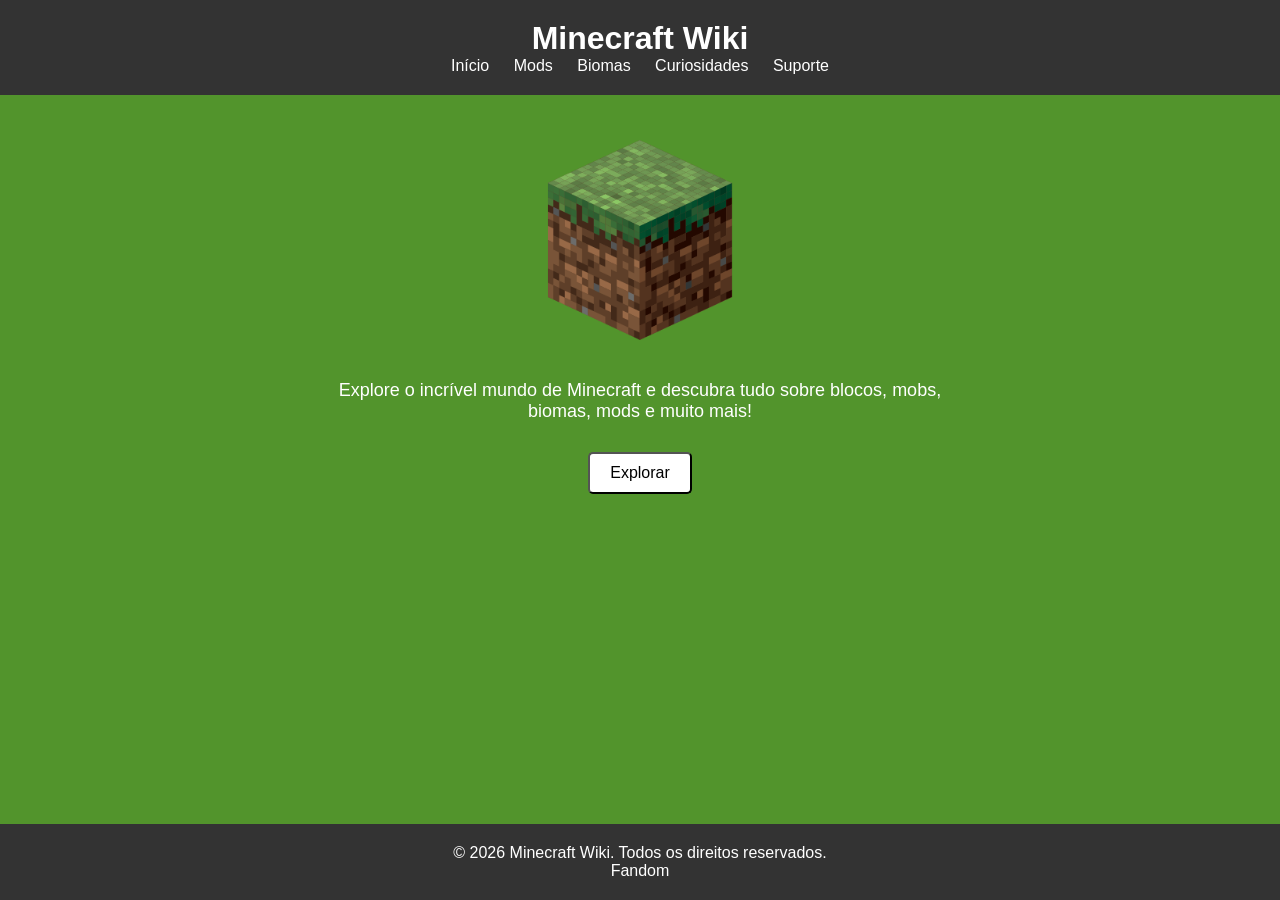
==== index.html @ 79e7f602 "Add files via upload" ====
<!DOCTYPE html>
<html lang="pt-BR">
<head>
    <meta charset="UTF-8">
    <meta name="viewport" content="width=device-width, initial-scale=1.0">
    <title>Início - Minecraft Wiki</title>
    <link rel="stylesheet" href="style.css">
</head>
<body>

    <header>
        <h1>Minecraft Wiki</h1>
        <nav>
            <a href="index.html">Início</a>
            <a href="mods.html">Mods</a>
            <a href="biomas.html">Biomas</a>
            <a href="curiosidades.html">Curiosidades</a>
            <a href="suporte.html">Suporte</a>
        </nav>
    </header>

    <main class="index">
            <img src="img/index/iconeminecraft.jpg" alt="Icone do Minecraft" id="icone-minecraft">
            <p>Explore o incrível mundo de Minecraft e descubra tudo sobre blocos, mobs, biomas, mods e muito mais!</p>
            <a href="explorar.html"><button>Explorar</button></a>
    </main>

    <footer class="footer">
        <p>&copy; 2026 Minecraft Wiki. Todos os direitos reservados.</p>
        <p>Fandom</p>
    </footer>

</body>
</html>
---- style.css ----
*{
    margin: 0;
    padding: 0;
    box-sizing: border-box;
}

body{
    background-color: #52942c;
    font-family: Arial, sans-serif;
    padding-top: 80px;
}

header{
    background-color: #333;
    color: white;
    padding: 20px;
    text-align: center;
    width: 100%;
    top: 0;
    position: fixed;
    z-index: 1000;
}

header a{
    color: white;
    text-decoration: none;
    margin: 0 10px;
    transition: color 0.3s;
}

header a:hover{
    color: #ffcc00;
}

.index{
    max-width: 800px;
    margin: 0 auto;
    padding: 20px;
}

.index img{
    width: 200px;
    display: block;
    margin: 40px auto;
    transition: transform 0.3s;
}

.index img:hover{
    transform: scale(1.1);
}

.index p{
    text-align: center;
    font-size: 18px;
    margin-top: 20px;
    color: white;
    padding: 0 60px;
}

.index button{
    display: block;
    margin: 30px auto;
    padding: 10px 20px;
    font-size: 16px;
    background-color: white;
    cursor: pointer;
    border-radius: 5px;
    transition: background-color 0.3s;
}

.index button:hover{
    background-color: #f0cc3f;
    color: #333;
    border: solid 2px white;
}

.index a{
    text-decoration: none;
}

footer{
    background-color: #333;
    color: white;
    padding: 20px;
    text-align: center;
    width: 100%;
}

.footer{
    bottom: 0;
    position: fixed;
}

/* conjuntos*/

.mods,
.biomas,
.curiosidades{
    max-width: 1200px;
    margin: auto;
    padding: 20px;
    color: white;
    text-align: center;
}

.mod,
.bioma{
    margin: 20px;
    height: 350px;
    width: 300px;
    border: 2px solid white;
    border-radius: 10px;
    padding: 10px;
    background-color: rgba(16, 43, 3, 0.5);
    transition: background-color 0.3s, transform 0.3s;
    text-align: left;
    box-shadow: 0 4px 8px rgba(0, 0, 0, 0.2);
}

.mod:hover,
.bioma:hover,
.curiosidade:hover{
    background-color: rgba(16, 43, 3, 0.8);
    transform: translateY(-5%);
}

.mods p,
.biomas p,
.curiosidades p{
    margin-bottom: 20px;
    margin: 0
}

.blocos{
    display: flex;
    justify-content: center;
    flex-wrap: wrap;
}

.mod a,
.bioma a{
    color: white;
}


/* Explorar */
.explorar{
    max-width: 1200px;
    margin: 0 auto;
    padding: 20px;
    color: white;
    text-align: center;
    margin-top: 30px;
}

.categorias{
    text-align: center;
    margin-top: 30px;
    display: flex;
    justify-content: center;
    flex-wrap: wrap;
}

.categoria{
    margin: 0 20px;
    margin-bottom: 30px;
    height: 350px;
    width: 200px;
    text-align: center;
    border: 2px solid white;
    border-radius: 10px;
    padding: 10px;
    display: block;
    box-shadow: 0 4px 8px rgba(0, 0, 0, 0.2);
    background-color: rgba(16, 43, 3, 0.5);
    transition: background-color 0.3s, transform 0.3s;
}

.categoria:hover{
    background-color: rgba(16, 43, 3, 0.8);
    transform: translateY(-5%);
}

.categoria button{
    width: 150px;
    padding: 10px 20px;
    font-size: 16px;
    background-color: white;
    cursor: pointer;
    border-radius: 5px;
    margin-top: 5px;
}

.categoria img{
    width: 150px;
    height: 150px;
    margin-top: 10px;
    margin-bottom: 10px;
    border-radius: 10px;
}

/* Mods */
.mod img{
    width: 150px;
    height: 150px;
    margin-top: 10px;
    margin-bottom: 10px;
    border-radius: 10px;
}

/* Biomas */

.bioma img{
    width: 275px;
    margin-top: 10px;
    margin-bottom: 10px;
    border-radius: 10px;
}

/* Curiosidades */
.curiosidade{
    margin: auto;
    border: 2px solid white;
    border-radius: 10px;
    padding: 10px;
    background-color: rgba(16, 43, 3, 0.5);
    transition: background-color 0.3s, transform 0.3s;
    text-align: left;
    margin-bottom: 20px;
    box-shadow: 0 4px 8px rgba(0, 0, 0, 0.2);
}

/* Suporte */
.suporte{
    max-width: 800px;
    margin: 0 auto;
    padding: 20px;
    color: white;
}

.suporte img{
    width: 100px;
    display: block;
    margin: 40px auto;
    transition: transform 0.3s;
    margin-right: 20px;
}

.suporte article{
    text-align: center;
    margin: 20px 0;
}

.suporte a{
    color: white;
    text-decoration: none;
    transition: color 0.3s;
}

.suporte a:hover{
    color: #ffcc00;
}
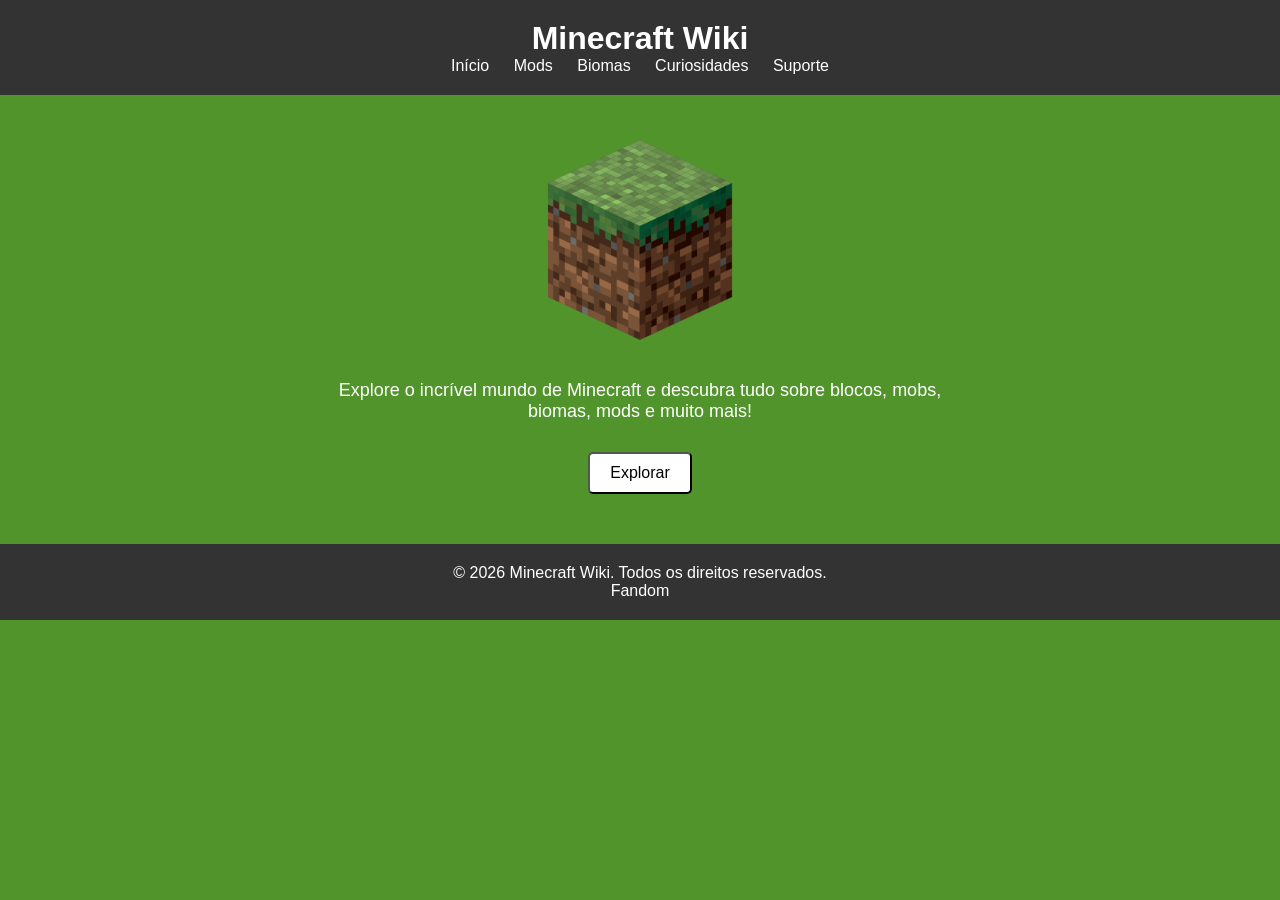
==== commit 445c4daf: "Fix HTML formatting in index.html" ====
--- a/index.html
+++ b/index.html
@@ -25,10 +25,10 @@
             <a href="explorar.html"><button>Explorar</button></a>
     </main>
 
-    <footer class="footer">
+    <footer>
         <p>&copy; 2026 Minecraft Wiki. Todos os direitos reservados.</p>
         <p>Fandom</p>
     </footer>
 
 </body>
-</html>+</html>
--- a/style.css
+++ b/style.css
@@ -8,6 +8,8 @@
     background-color: #52942c;
     font-family: Arial, sans-serif;
     padding-top: 80px;
+    display: flex;
+    flex-direction: column;
 }
 
 header{
@@ -84,11 +86,7 @@
     padding: 20px;
     text-align: center;
     width: 100%;
-}
-
-.footer{
-    bottom: 0;
-    position: fixed;
+    margin-top: auto;
 }
 
 /* conjuntos*/
@@ -259,4 +257,4 @@
 
 .suporte a:hover{
     color: #ffcc00;
-}+}
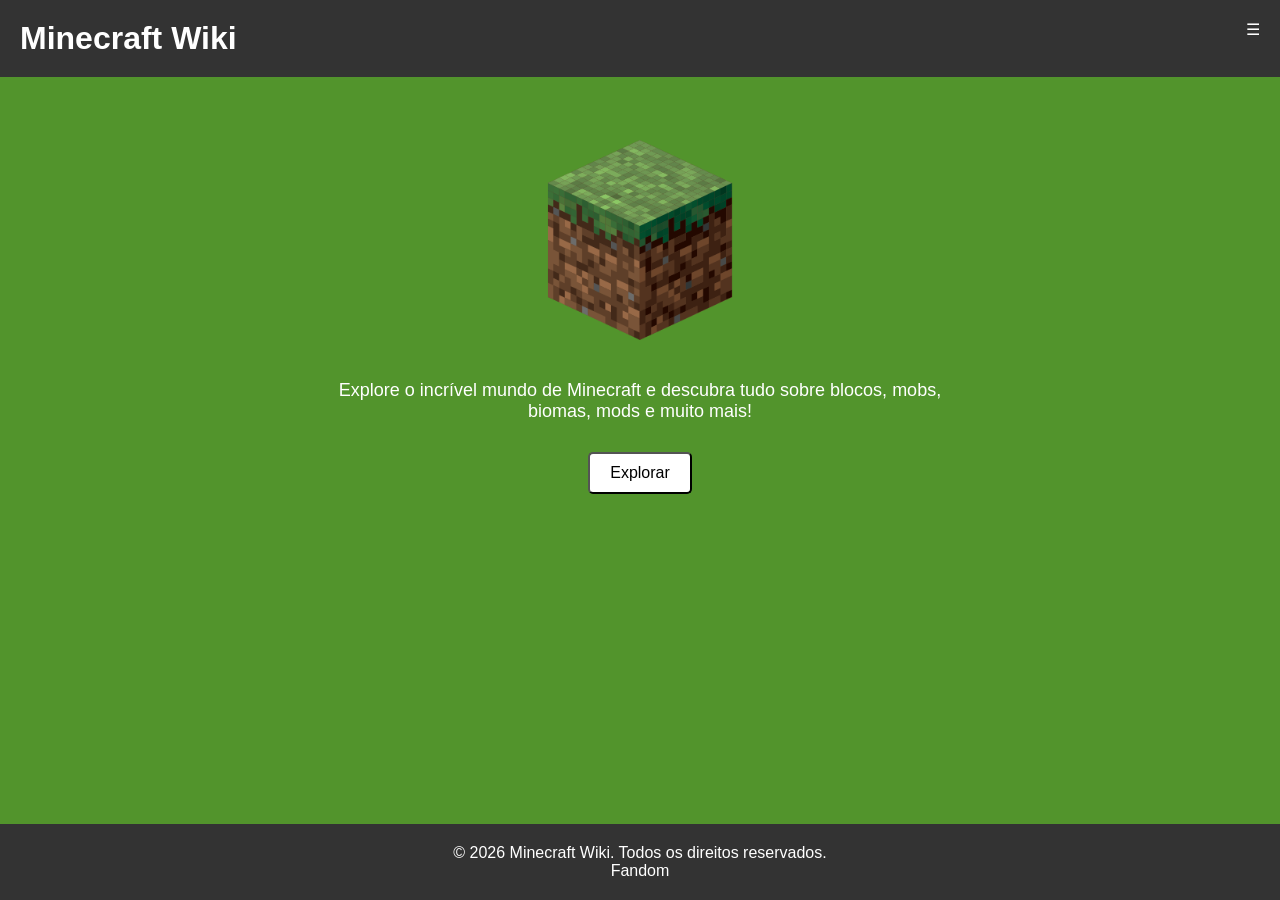
==== commit 826d4cd4: "Alteração de todos os arquivose adição de menu hamburguer" ====
--- a/index.html
+++ b/index.html
@@ -5,24 +5,33 @@
     <meta name="viewport" content="width=device-width, initial-scale=1.0">
     <title>Início - Minecraft Wiki</title>
     <link rel="stylesheet" href="style.css">
+    <script src="script.js"></script>
 </head>
 <body>
 
     <header>
         <h1>Minecraft Wiki</h1>
-        <nav>
-            <a href="index.html">Início</a>
-            <a href="mods.html">Mods</a>
-            <a href="biomas.html">Biomas</a>
-            <a href="curiosidades.html">Curiosidades</a>
-            <a href="suporte.html">Suporte</a>
-        </nav>
+        <div class="div-botoes">
+                <a href="#" class="botao-menu-abrir" onclick="showSidebar()">☰</a>
+            </div>
+
+            <nav class="sidebar">
+                <a href="#" class="botao-menu" onclick="hideSidebar()">✕</a>
+           
+                <ul class="elementos-menu">
+                    <li><a href="index.html">Início</a></li>
+                    <li><a href="mods.html">Mods</a></li>
+                    <li><a href="biomas.html">Biomas</a></li>
+                    <li><a href="curiosidades.html">Curiosidades</a></li>
+                    <li><a href="suporte.html">Suporte</a></li>
+                </ul>
+            </nav>
     </header>
 
     <main class="index">
-            <img src="img/index/iconeminecraft.jpg" alt="Icone do Minecraft" id="icone-minecraft">
-            <p>Explore o incrível mundo de Minecraft e descubra tudo sobre blocos, mobs, biomas, mods e muito mais!</p>
-            <a href="explorar.html"><button>Explorar</button></a>
+        <img src="img/index/iconeminecraft.jpg" alt="Icone do Minecraft" id="icone-minecraft">
+        <p>Explore o incrível mundo de Minecraft e descubra tudo sobre blocos, mobs, biomas, mods e muito mais!</p>
+        <a href="explorar.html"><button>Explorar</button></a>
     </main>
 
     <footer>
--- a/style.css
+++ b/style.css
@@ -4,30 +4,30 @@
     box-sizing: border-box;
 }
 
+:root{
+    --cinza-escuro: #333;
+}
+
 body{
     background-color: #52942c;
     font-family: Arial, sans-serif;
     padding-top: 80px;
     display: flex;
     flex-direction: column;
+    min-height: 100vh;
 }
 
 header{
-    background-color: #333;
+    background-color: var(--cinza-escuro);
     color: white;
     padding: 20px;
     text-align: center;
     width: 100%;
     top: 0;
     position: fixed;
-    z-index: 1000;
-}
-
-header a{
-    color: white;
-    text-decoration: none;
-    margin: 0 10px;
-    transition: color 0.3s;
+    z-index: 900;
+    display: flex;
+    justify-content: space-between;
 }
 
 header a:hover{
@@ -72,7 +72,7 @@
 
 .index button:hover{
     background-color: #f0cc3f;
-    color: #333;
+    color: var(--cinza-escuro);
     border: solid 2px white;
 }
 
@@ -81,12 +81,13 @@
 }
 
 footer{
-    background-color: #333;
+    background-color: var(--cinza-escuro);
     color: white;
     padding: 20px;
     text-align: center;
     width: 100%;
     margin-top: auto;
+    z-index: 900;
 }
 
 /* conjuntos*/
@@ -140,6 +141,13 @@
     color: white;
 }
 
+.titulos h2,h3{
+    margin-bottom: 5px;
+}
+
+.titulos p{
+    margin-bottom: 20px;
+}
 
 /* Explorar */
 .explorar{
@@ -199,10 +207,9 @@
 
 /* Mods */
 .mod img{
-    width: 150px;
-    height: 150px;
-    margin-top: 10px;
-    margin-bottom: 10px;
+    width:100%;
+    height:180px;
+    object-fit:cover;
     border-radius: 10px;
 }
 
@@ -258,3 +265,49 @@
 .suporte a:hover{
     color: #ffcc00;
 }
+
+/* Menu */
+.botao-menu{
+    text-decoration: none;
+    color: white;
+    cursor: pointer;
+    align-self: flex-start;
+    margin: 25px;
+    font-size: 28px;
+    text-decoration: none;
+}
+
+.botao-menu-abrir{
+    text-decoration: none;
+    color: white;
+    cursor: pointer;
+}
+
+.sidebar {
+    position: fixed;
+    top: 0;
+    right: 0;
+    width: 300px;
+    height: 100vh;
+    background-color: var(--cinza-escuro);
+    display: none;
+    flex-direction: column;
+    z-index: 1000;
+    box-shadow: -5px 0 10px rgba(0, 0, 0, 0.3);
+}
+
+.elementos-menu {
+    list-style: none;
+    padding: 0;
+    margin: 0;
+    display: flex;
+    flex-direction: column;
+    align-items: center;
+    gap: 30px;
+}
+
+.elementos-menu li a {
+    text-decoration: none;
+    color: white;
+    font-size: 20px;
+}
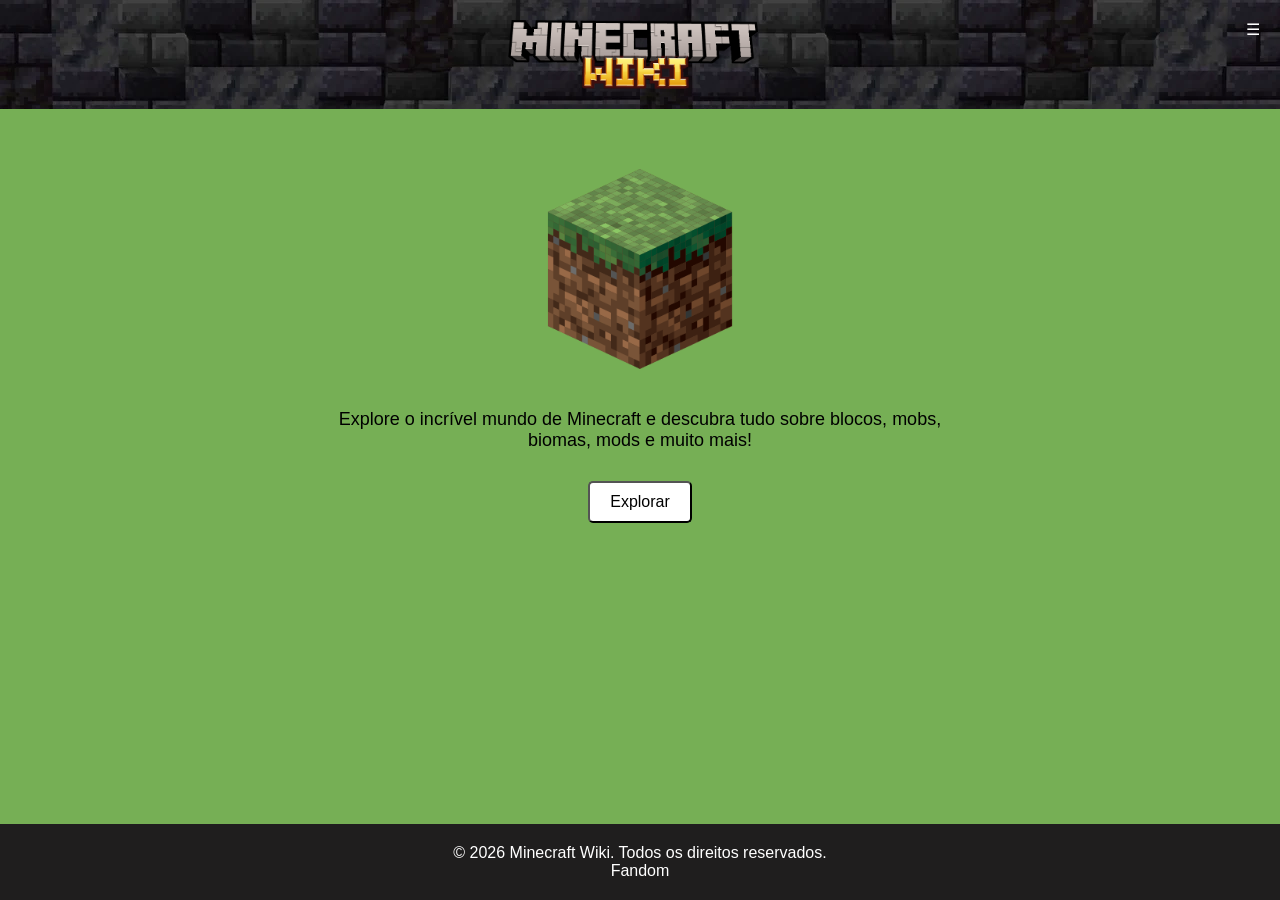
==== commit a3e811ad: "v2.0 BETA  Atualização visual  Alterações visuais de quase todas as paginas" ====
--- a/index.html
+++ b/index.html
@@ -10,7 +10,7 @@
 <body>
 
     <header>
-        <h1>Minecraft Wiki</h1>
+        <img src="img/tituloheader.png" alt="titulo header">
         <div class="div-botoes">
                 <a href="#" class="botao-menu-abrir" onclick="showSidebar()">☰</a>
             </div>
--- a/style.css
+++ b/style.css
@@ -5,29 +5,32 @@
 }
 
 :root{
-    --cinza-escuro: #333;
+    --cinza-escuro: #1f1e1e;
 }
 
 body{
-    background-color: #52942c;
+    background-color: #76af55;
     font-family: Arial, sans-serif;
-    padding-top: 80px;
     display: flex;
     flex-direction: column;
     min-height: 100vh;
 }
 
 header{
-    background-color: var(--cinza-escuro);
-    color: white;
+    background-image: url(img/fundoheader.jpg);
     padding: 20px;
     text-align: center;
     width: 100%;
     top: 0;
-    position: fixed;
+    position: relative;
     z-index: 900;
     display: flex;
     justify-content: space-between;
+}
+
+header img{
+    width: 250px;
+    margin: 0 auto;
 }
 
 header a:hover{
@@ -55,7 +58,6 @@
     text-align: center;
     font-size: 18px;
     margin-top: 20px;
-    color: white;
     padding: 0 60px;
 }
 
@@ -98,12 +100,10 @@
     max-width: 1200px;
     margin: auto;
     padding: 20px;
-    color: white;
-    text-align: center;
-}
-
-.mod,
-.bioma{
+    text-align: center;
+}
+
+.mod{
     margin: 20px;
     height: 350px;
     width: 300px;
@@ -117,15 +117,12 @@
 }
 
 .mod:hover,
-.bioma:hover,
-.curiosidade:hover{
+.bioma:hover{
     background-color: rgba(16, 43, 3, 0.8);
-    transform: translateY(-5%);
 }
 
 .mods p,
-.biomas p,
-.curiosidades p{
+.biomas p{
     margin-bottom: 20px;
     margin: 0
 }
@@ -136,13 +133,13 @@
     flex-wrap: wrap;
 }
 
-.mod a,
-.bioma a{
+.mod a{
     color: white;
 }
 
 .titulos h2,h3{
     margin-bottom: 5px;
+    text-align: center;
 }
 
 .titulos p{
@@ -154,47 +151,26 @@
     max-width: 1200px;
     margin: 0 auto;
     padding: 20px;
-    color: white;
     text-align: center;
     margin-top: 30px;
 }
 
-.categorias{
-    text-align: center;
-    margin-top: 30px;
-    display: flex;
+.categorias {
+    display: flex;
+    flex-wrap:wrap;
     justify-content: center;
-    flex-wrap: wrap;
 }
 
 .categoria{
     margin: 0 20px;
     margin-bottom: 30px;
-    height: 350px;
-    width: 200px;
-    text-align: center;
-    border: 2px solid white;
-    border-radius: 10px;
     padding: 10px;
-    display: block;
-    box-shadow: 0 4px 8px rgba(0, 0, 0, 0.2);
-    background-color: rgba(16, 43, 3, 0.5);
-    transition: background-color 0.3s, transform 0.3s;
-}
-
-.categoria:hover{
-    background-color: rgba(16, 43, 3, 0.8);
-    transform: translateY(-5%);
-}
-
-.categoria button{
-    width: 150px;
-    padding: 10px 20px;
-    font-size: 16px;
-    background-color: white;
-    cursor: pointer;
-    border-radius: 5px;
-    margin-top: 5px;
+}
+
+.categoria a{
+    text-decoration: none;
+    font-weight: 800;
+    color: var(--cinza-escuro);
 }
 
 .categoria img{
@@ -203,6 +179,11 @@
     margin-top: 10px;
     margin-bottom: 10px;
     border-radius: 10px;
+    transition: transform 0.3s;
+}
+
+.categoria img:hover{
+    transform: translateY(-5%);
 }
 
 /* Mods */
@@ -216,23 +197,72 @@
 /* Biomas */
 
 .bioma img{
-    width: 275px;
-    margin-top: 10px;
+    width: 180px;
     margin-bottom: 10px;
-    border-radius: 10px;
+    border-radius: 5px;
+    border: solid 10px rgb(138, 99, 40);
+}
+
+.biomas a{
+    color: black;
+}
+
+.bioma{
+    max-width: 200px;
+    margin: 10px;
+    border: 2px solid black;
+    border-radius: 10px;
+    padding: 7px;
+    background-color: rgb(221, 221, 221);
+    transition: background-color 0.3s, transform 0.3s;
+    text-align: right;
+    box-shadow: 0 4px 8px rgba(0, 0, 0, 0.2);
+}
+
+.biomas p, h4{
+    text-align: left;
+}
+
+.biomas h4{
+    font-size: 20px;
+}
+
+.bioma:hover{
+    background-color: rgb(243, 242, 242);
+    transform: translateY(-5%);
 }
 
 /* Curiosidades */
+.curiosidades{
+    background-color: aliceblue;
+}
 .curiosidade{
-    margin: auto;
-    border: 2px solid white;
+    margin: 20px;
+    border: 2px solid;
     border-radius: 10px;
     padding: 10px;
-    background-color: rgba(16, 43, 3, 0.5);
-    transition: background-color 0.3s, transform 0.3s;
+    background-color: rgb(145, 143, 143);
+    transition: transform 0.3s;
     text-align: left;
     margin-bottom: 20px;
     box-shadow: 0 4px 8px rgba(0, 0, 0, 0.2);
+    max-width: 300px;
+}
+
+.curiosidade img{
+    width: 60px;
+    border-radius: 3px;
+    margin-right: 10px;
+}
+
+.cima{
+    display: flex;
+    text-align: left;
+    margin-bottom: 15px;
+}
+
+.curiosidade:hover{
+    transform: translateY(-5%);
 }
 
 /* Suporte */
@@ -240,7 +270,6 @@
     max-width: 800px;
     margin: 0 auto;
     padding: 20px;
-    color: white;
 }
 
 .suporte img{
@@ -257,7 +286,7 @@
 }
 
 .suporte a{
-    color: white;
+    color: black;
     text-decoration: none;
     transition: color 0.3s;
 }
@@ -289,13 +318,17 @@
     right: 0;
     width: 300px;
     height: 100vh;
-    background-color: var(--cinza-escuro);
+    background-color: rgba(20,20,20,0.95);
     display: none;
     flex-direction: column;
     z-index: 1000;
     box-shadow: -5px 0 10px rgba(0, 0, 0, 0.3);
 }
 
+.sidebar a:hover{
+    color: #ffcc00;
+}
+
 .elementos-menu {
     list-style: none;
     padding: 0;
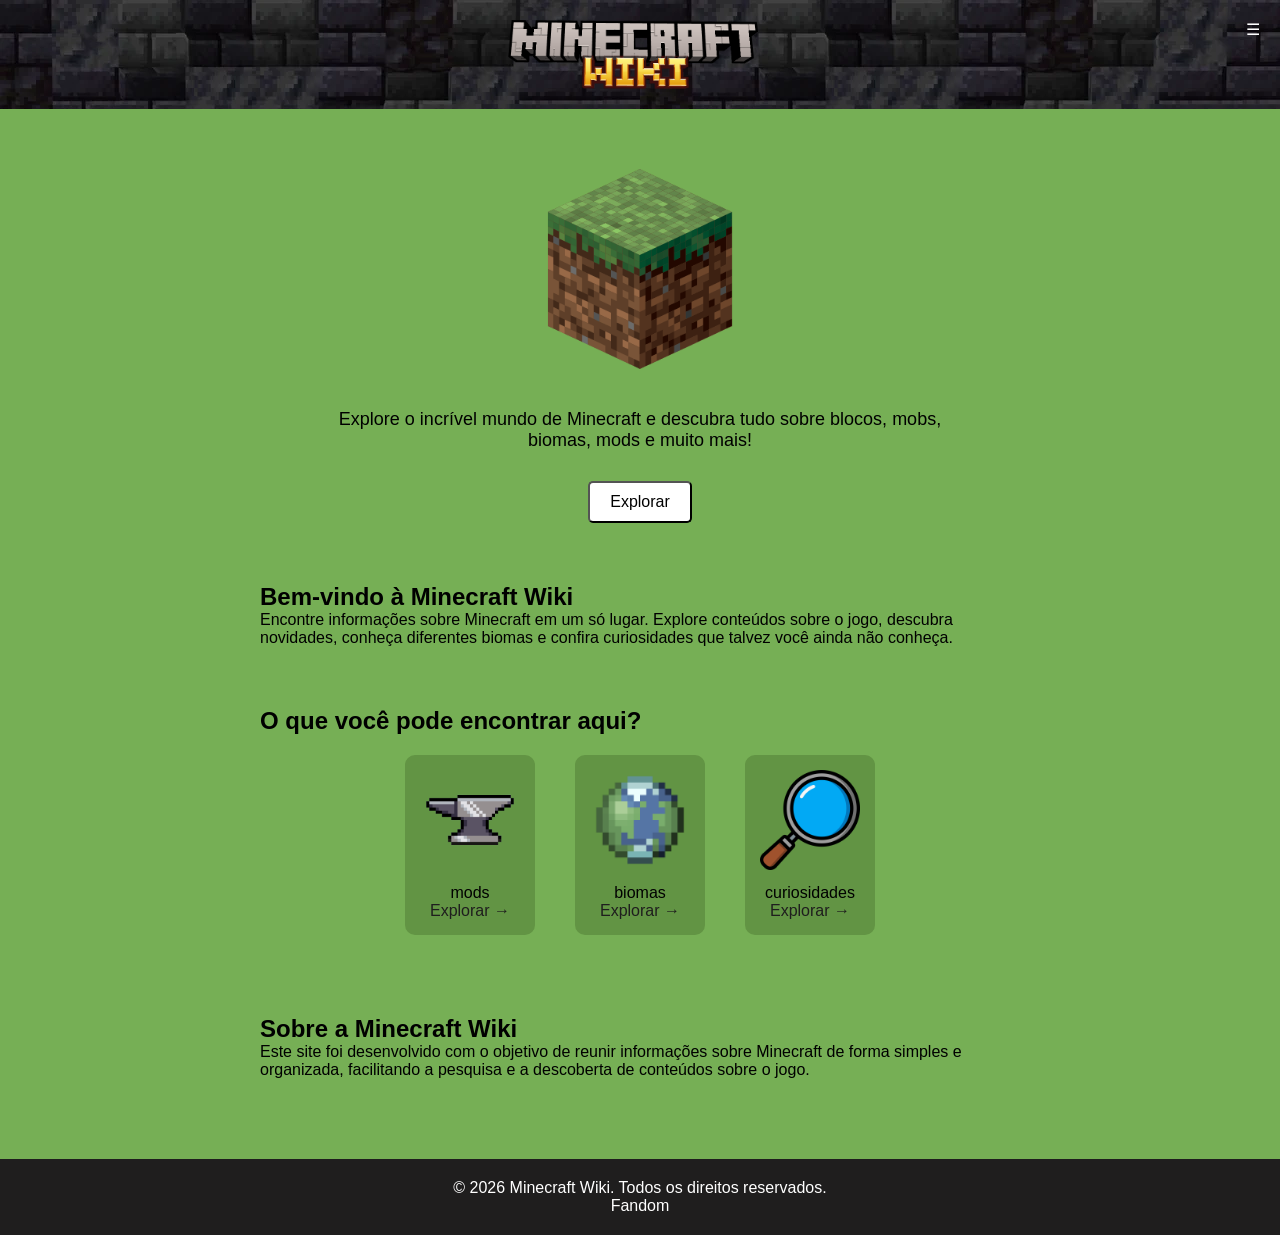
==== commit 2e74b11b: "v2.2 Adições a index  foram adicionadas 3 novas partes a index por conta que a index estava muito pe" ====
--- a/index.html
+++ b/index.html
@@ -12,26 +12,64 @@
     <header>
         <img src="img/tituloheader.png" alt="titulo header">
         <div class="div-botoes">
-                <a href="#" class="botao-menu-abrir" onclick="showSidebar()">☰</a>
-            </div>
+            <a href="#" class="botao-menu-abrir" onclick="showSidebar()">☰</a>
+        </div>
 
-            <nav class="sidebar">
-                <a href="#" class="botao-menu" onclick="hideSidebar()">✕</a>
+        <nav class="sidebar">
+            <a href="#" class="botao-menu" onclick="hideSidebar()">✕</a>
            
-                <ul class="elementos-menu">
-                    <li><a href="index.html">Início</a></li>
-                    <li><a href="mods.html">Mods</a></li>
-                    <li><a href="biomas.html">Biomas</a></li>
-                    <li><a href="curiosidades.html">Curiosidades</a></li>
-                    <li><a href="suporte.html">Suporte</a></li>
-                </ul>
-            </nav>
+            <ul class="elementos-menu">
+                <li><a href="index.html">Início</a></li>
+                <li><a href="mods.html">Mods</a></li>
+                <li><a href="biomas.html">Biomas</a></li>
+                <li><a href="curiosidades.html">Curiosidades</a></li>
+                <li><a href="suporte.html">Suporte</a></li>
+            </ul>
+        </nav>
     </header>
 
-    <main class="index">
-        <img src="img/index/iconeminecraft.jpg" alt="Icone do Minecraft" id="icone-minecraft">
-        <p>Explore o incrível mundo de Minecraft e descubra tudo sobre blocos, mobs, biomas, mods e muito mais!</p>
-        <a href="explorar.html"><button>Explorar</button></a>
+    <main>
+        <section class="index">
+            <section class="index-pt1 partes">
+                <img src="img/index/iconeminecraft.jpg" alt="Icone do Minecraft" id="icone-minecraft">
+                <p>Explore o incrível mundo de Minecraft e descubra tudo sobre blocos, mobs, biomas, mods e muito mais!</p>
+                <a href="explorar.html"><button>Explorar</button></a>
+            </section>
+
+            <section class="index-pt2 partes">
+                <h2>Bem-vindo à Minecraft Wiki</h2>
+                <p>Encontre informações sobre Minecraft em um só lugar. Explore conteúdos sobre o jogo, descubra novidades, conheça diferentes biomas e confira curiosidades que talvez você ainda não conheça.</p>
+            </section>
+
+            <section class="index-pt3 partes">
+                <h2>O que você pode encontrar aqui?</h2>
+                
+                <div class="blocos">
+                    <article class="card">
+                            <img src="img/explorar/iconemods.png" alt="Icone dos Mods">
+                            <P>mods</P>
+                            <a href="mods.html">Explorar →</a>
+                    </article>
+
+                    <article class="card">
+                            <img src="img/explorar/iconebiomas.jpg" alt="Icone dos Biomas">
+                            <p>biomas</p>
+                            <a href="biomas.html">Explorar →</a>
+                    </article>
+
+                    <article class="card">
+                            <img src="img/explorar/iconecuriosidades.png" alt="Icone das Curiosidades">
+                            <p>curiosidades</p>
+                            <a href="curiosidades.html">Explorar →</a>
+                    </article>
+                </div>
+            </section>
+
+            <section class="index-pt4 partes">
+                <h2>Sobre a Minecraft Wiki</h2>
+                <p>Este site foi desenvolvido com o objetivo de reunir informações sobre Minecraft de forma simples e organizada, facilitando a pesquisa e a descoberta de conteúdos sobre o jogo.</p>
+            </section>
+        </section>
     </main>
 
     <footer>
--- a/style.css
+++ b/style.css
@@ -1,174 +1,149 @@
-*{
+* {
     margin: 0;
     padding: 0;
     box-sizing: border-box;
 }
 
-:root{
+:root {
     --cinza-escuro: #1f1e1e;
-}
-
-body{
-    background-color: #76af55;
+    --amarelo: #ffcc00;
+}
+
+body {
+    background: #76af55;
     font-family: Arial, sans-serif;
     display: flex;
     flex-direction: column;
     min-height: 100vh;
 }
 
-header{
-    background-image: url(img/fundoheader.jpg);
+a {
+    text-decoration: none;
+}
+
+header {
+    background: url(img/fundoheader.jpg);
     padding: 20px;
     text-align: center;
     width: 100%;
+    position: sticky;
     top: 0;
-    position: relative;
     z-index: 900;
     display: flex;
     justify-content: space-between;
 }
 
-header img{
+header img {
     width: 250px;
-    margin: 0 auto;
-}
-
-header a:hover{
-    color: #ffcc00;
-}
-
-.index{
+    margin: auto;
+}
+
+header a:hover,
+.sidebar a:hover {
+    color: var(--amarelo);
+}
+
+/* Geral */
+
+.index,
+.suporte {
     max-width: 800px;
     margin: 0 auto;
     padding: 20px;
 }
 
-.index img{
+.mods,
+.biomas,
+.curiosidades,
+.explorar {
+    max-width: 1200px;
+    margin: auto;
+    padding: 20px;
+    text-align: center;
+}
+
+.blocos {
+    display: flex;
+    justify-content: center;
+    flex-wrap: wrap;
+}
+
+/* Index */
+
+.index-pt1 img {
     width: 200px;
     display: block;
     margin: 40px auto;
-    transition: transform 0.3s;
-}
-
-.index img:hover{
+    transition: transform .3s;
+}
+
+.index-pt1 img:hover {
     transform: scale(1.1);
 }
 
-.index p{
+.index-pt1 p {
     text-align: center;
     font-size: 18px;
     margin-top: 20px;
     padding: 0 60px;
 }
 
-.index button{
+.index-pt1 button {
     display: block;
     margin: 30px auto;
     padding: 10px 20px;
     font-size: 16px;
-    background-color: white;
+    background: white;
     cursor: pointer;
     border-radius: 5px;
-    transition: background-color 0.3s;
-}
-
-.index button:hover{
-    background-color: #f0cc3f;
+    transition: background .3s;
+}
+
+.partes{
+    margin-bottom: 60px;
+    margin-top: 20px;
+}
+.index-pt1 button:hover {
+    background: #f0cc3f;
     color: var(--cinza-escuro);
-    border: solid 2px white;
-}
-
-.index a{
-    text-decoration: none;
-}
-
-footer{
-    background-color: var(--cinza-escuro);
-    color: white;
-    padding: 20px;
-    text-align: center;
-    width: 100%;
-    margin-top: auto;
-    z-index: 900;
-}
-
-/* conjuntos*/
-
-.mods,
-.biomas,
-.curiosidades{
-    max-width: 1200px;
-    margin: auto;
-    padding: 20px;
-    text-align: center;
-}
-
-.mod{
+    border: 2px solid white;
+}
+
+.card{
+    text-align: center;
     margin: 20px;
-    height: 350px;
-    width: 300px;
-    border: 2px solid white;
     border-radius: 10px;
+    background-color: #629444;
+    padding: 15px;
+}
+
+.card a:hover{
+    color: var(--amarelo);
+}
+
+.card a{
+    color: var(--cinza-escuro);
+    transition: color 0.3;
+}
+
+.card img{
+    width: 100px;
+    margin-bottom: 10px;
+}
+
+/* Explorar */
+
+.explorar {
+    margin-top: 30px;
+}
+
+.categoria {
+    margin: 0 20px 30px;
     padding: 10px;
-    background-color: rgba(16, 43, 3, 0.5);
-    transition: background-color 0.3s, transform 0.3s;
-    text-align: left;
-    box-shadow: 0 4px 8px rgba(0, 0, 0, 0.2);
-}
-
-.mod:hover,
-.bioma:hover{
-    background-color: rgba(16, 43, 3, 0.8);
-}
-
-.mods p,
-.biomas p{
-    margin-bottom: 20px;
-    margin: 0
-}
-
-.blocos{
-    display: flex;
-    justify-content: center;
-    flex-wrap: wrap;
-}
-
-.mod a{
-    color: white;
-}
-
-.titulos h2,h3{
-    margin-bottom: 5px;
-    text-align: center;
-}
-
-.titulos p{
-    margin-bottom: 20px;
-}
-
-/* Explorar */
-.explorar{
-    max-width: 1200px;
-    margin: 0 auto;
-    padding: 20px;
-    text-align: center;
-    margin-top: 30px;
-}
-
-.categorias {
-    display: flex;
-    flex-wrap:wrap;
-    justify-content: center;
-}
-
-.categoria{
-    margin: 0 20px;
-    margin-bottom: 30px;
-    padding: 10px;
-}
-
-.categoria a{
-    text-decoration: none;
+    transition: transform .3s;
+}
+
+.categoria a {
     font-weight: 800;
     color: var(--cinza-escuro);
 }
@@ -176,140 +151,148 @@
 .categoria img{
     width: 150px;
     height: 150px;
-    margin-top: 10px;
-    margin-bottom: 10px;
+    margin: 10px 0;
+    display: block;
+}
+
+.categoria:hover {
+    transform: translateY(-5%);
+    text-shadow: 3px 3px #444;
+}
+
+.categoria:hover a {
+    color: white;
+}
+
+/* Mods */
+
+.mod {
+    width: 300px;
+    margin: 15px;
+    padding: 10px;
+    text-align: left;
+    background: var(--cinza-escuro);
+    color: white;
+    border: 5px solid #d6b549;
+    border-radius: 6px;
+    box-shadow: 0 4px 8px #0003;
+}
+
+.mod img {
+    width: 100%;
+}
+
+.mod a {
+    color: white;
+    text-decoration: underline;
+}
+
+/* Biomas */
+
+.bioma {
+    max-width: 200px;
+    margin: 10px;
+    padding: 7px;
+    background: #ddd;
+    border: 2px solid black;
     border-radius: 10px;
-    transition: transform 0.3s;
-}
-
-.categoria img:hover{
+    text-align: right;
+    transition: .3s;
+    box-shadow: 0 4px 8px #0003;
+}
+
+.bioma:hover {
+    background: #f3f2f2;
     transform: translateY(-5%);
 }
 
-/* Mods */
-.mod img{
-    width:100%;
-    height:180px;
-    object-fit:cover;
-    border-radius: 10px;
-}
-
-/* Biomas */
-
-.bioma img{
+.bioma img {
     width: 180px;
     margin-bottom: 10px;
     border-radius: 5px;
-    border: solid 10px rgb(138, 99, 40);
-}
-
-.biomas a{
+    border: 10px solid #8a6328;
+}
+
+.biomas a {
     color: black;
-}
-
-.bioma{
-    max-width: 200px;
-    margin: 10px;
-    border: 2px solid black;
-    border-radius: 10px;
-    padding: 7px;
-    background-color: rgb(221, 221, 221);
-    transition: background-color 0.3s, transform 0.3s;
-    text-align: right;
-    box-shadow: 0 4px 8px rgba(0, 0, 0, 0.2);
-}
-
-.biomas p, h4{
+    text-decoration: underline;
+}
+
+.biomas p,
+.biomas h4 {
     text-align: left;
 }
 
-.biomas h4{
+.biomas h4 {
     font-size: 20px;
 }
 
-.bioma:hover{
-    background-color: rgb(243, 242, 242);
-    transform: translateY(-5%);
-}
-
 /* Curiosidades */
-.curiosidades{
-    background-color: aliceblue;
-}
-.curiosidade{
+
+.curiosidades {
+    background: aliceblue;
+}
+
+.curiosidade {
+    max-width: 300px;
     margin: 20px;
+    padding: 10px;
+    background: #918f8f;
     border: 2px solid;
     border-radius: 10px;
-    padding: 10px;
-    background-color: rgb(145, 143, 143);
-    transition: transform 0.3s;
     text-align: left;
-    margin-bottom: 20px;
-    box-shadow: 0 4px 8px rgba(0, 0, 0, 0.2);
-    max-width: 300px;
-}
-
-.curiosidade img{
+    transition: transform .3s;
+    box-shadow: 0 4px 8px #0003;
+}
+
+.curiosidade:hover {
+    transform: translateY(-5%);
+}
+
+.curiosidade img {
     width: 60px;
+    margin-right: 10px;
     border-radius: 3px;
-    margin-right: 10px;
-}
-
-.cima{
-    display: flex;
-    text-align: left;
+}
+
+.cima {
+    display: flex;
     margin-bottom: 15px;
 }
 
-.curiosidade:hover{
-    transform: translateY(-5%);
-}
-
 /* Suporte */
-.suporte{
-    max-width: 800px;
-    margin: 0 auto;
-    padding: 20px;
-}
-
-.suporte img{
+
+.suporte img {
     width: 100px;
     display: block;
-    margin: 40px auto;
-    transition: transform 0.3s;
-    margin-right: 20px;
-}
-
-.suporte article{
+    margin: 40px 20px 40px auto;
+}
+
+.suporte article {
     text-align: center;
     margin: 20px 0;
 }
 
-.suporte a{
+.suporte a {
     color: black;
-    text-decoration: none;
-    transition: color 0.3s;
-}
-
-.suporte a:hover{
-    color: #ffcc00;
+}
+
+.suporte a:hover {
+    color: white;
 }
 
 /* Menu */
-.botao-menu{
-    text-decoration: none;
+
+.botao-menu,
+.botao-menu-abrir {
     color: white;
     cursor: pointer;
+}
+
+.botao-menu {
     align-self: flex-start;
     margin: 25px;
     font-size: 28px;
-    text-decoration: none;
-}
-
-.botao-menu-abrir{
-    text-decoration: none;
-    color: white;
-    cursor: pointer;
 }
 
 .sidebar {
@@ -318,21 +301,15 @@
     right: 0;
     width: 300px;
     height: 100vh;
-    background-color: rgba(20,20,20,0.95);
+    background: #141414f2;
     display: none;
     flex-direction: column;
     z-index: 1000;
-    box-shadow: -5px 0 10px rgba(0, 0, 0, 0.3);
-}
-
-.sidebar a:hover{
-    color: #ffcc00;
+    box-shadow: -5px 0 10px #0004;
 }
 
 .elementos-menu {
     list-style: none;
-    padding: 0;
-    margin: 0;
     display: flex;
     flex-direction: column;
     align-items: center;
@@ -340,7 +317,18 @@
 }
 
 .elementos-menu li a {
-    text-decoration: none;
     color: white;
     font-size: 20px;
+}
+
+/* Footer */
+
+footer {
+    width: 100%;
+    margin-top: auto;
+    padding: 20px;
+    background: var(--cinza-escuro);
+    color: white;
+    text-align: center;
+    z-index: 900;
 }
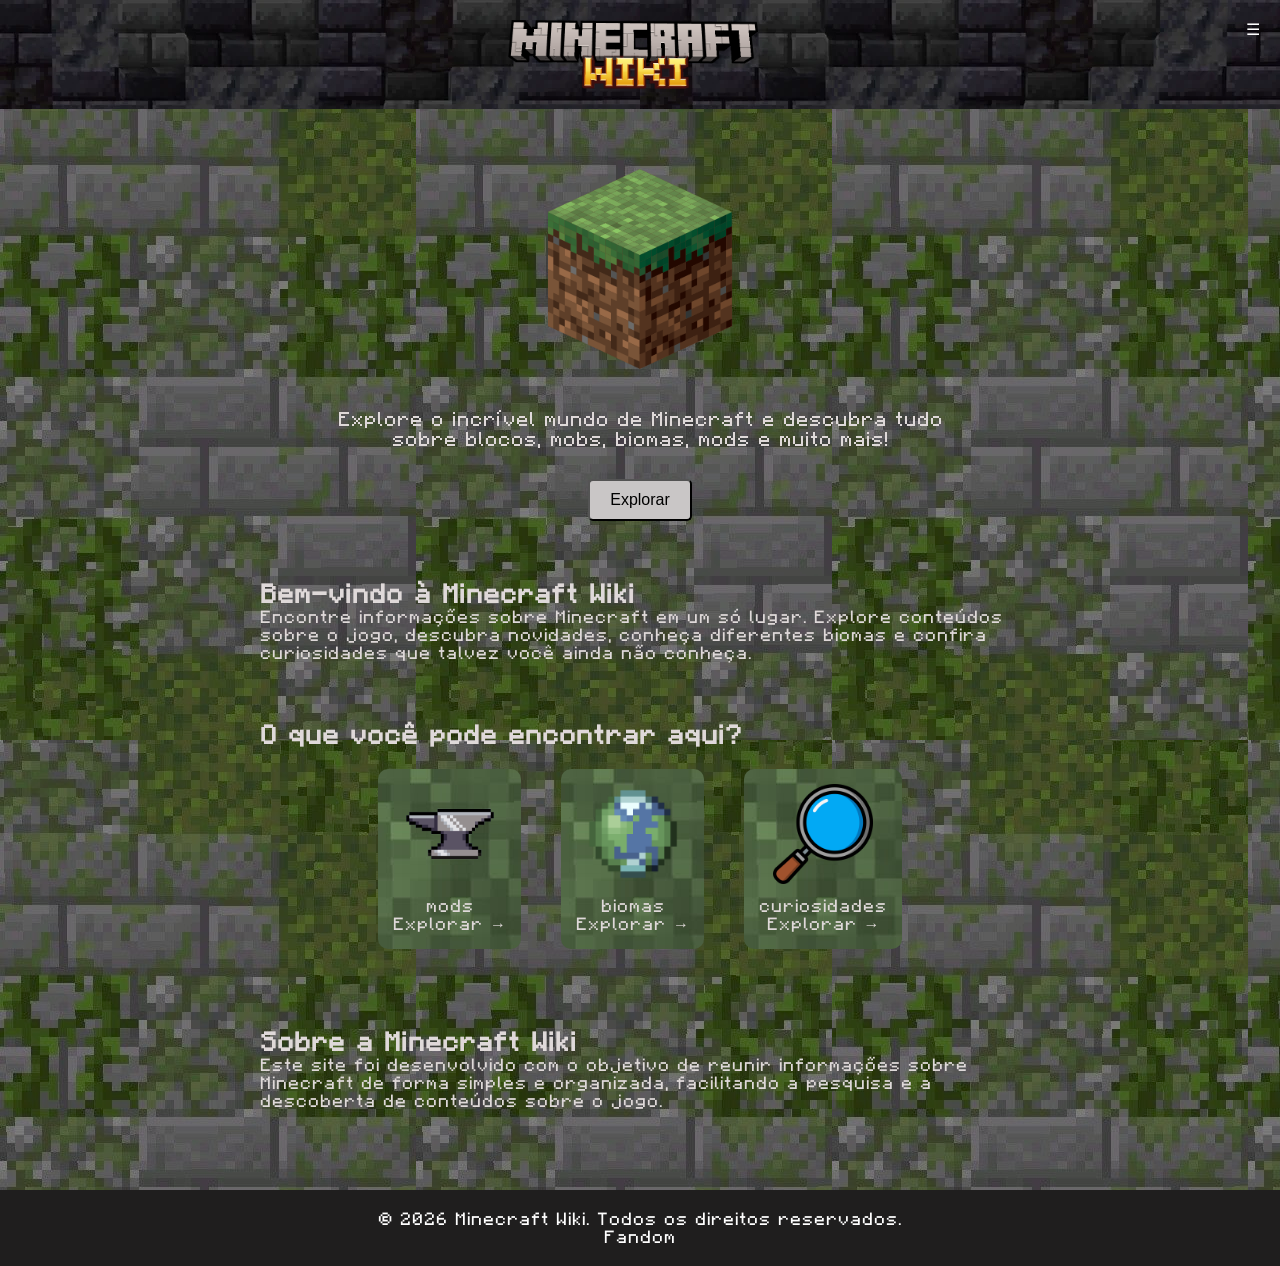
==== commit 9f8597ff: "v3.0 Atualização de design  O design do site foi completamente refeito e reformulado" ====
--- a/index.html
+++ b/index.html
@@ -7,7 +7,7 @@
     <link rel="stylesheet" href="style.css">
     <script src="script.js"></script>
 </head>
-<body>
+<body class="bodyindex">
 
     <header>
         <img src="img/tituloheader.png" alt="titulo header">
@@ -31,7 +31,7 @@
     <main>
         <section class="index">
             <section class="index-pt1 partes">
-                <img src="img/index/iconeminecraft.jpg" alt="Icone do Minecraft" id="icone-minecraft">
+                <a href="https://www.minecraft.net" target="_blank"><img src="img/index/iconeminecraft.jpg" alt="Icone do Minecraft" id="icone-minecraft"></a>
                 <p>Explore o incrível mundo de Minecraft e descubra tudo sobre blocos, mobs, biomas, mods e muito mais!</p>
                 <a href="explorar.html"><button>Explorar</button></a>
             </section>
--- a/style.css
+++ b/style.css
@@ -1,3 +1,10 @@
+@font-face {
+    font-family: 'Minecraft';
+    src: url('Minecraft.otf') format('opentype');
+    font-weight: normal;
+    font-style: normal;
+}
+
 * {
     margin: 0;
     padding: 0;
@@ -11,10 +18,11 @@
 
 body {
     background: #76af55;
-    font-family: Arial, sans-serif;
+    font-family: 'Minecraft', sans-serif;
     display: flex;
     flex-direction: column;
     min-height: 100vh;
+    color: rgb(223, 217, 217);
 }
 
 a {
@@ -39,7 +47,8 @@
 }
 
 header a:hover,
-.sidebar a:hover {
+.sidebar a:hover,
+.card a:hover {
     color: var(--amarelo);
 }
 
@@ -74,7 +83,8 @@
     width: 200px;
     display: block;
     margin: 40px auto;
-    transition: transform .3s;
+    transition: transform 0.8s;
+    cursor: pointer;
 }
 
 .index-pt1 img:hover {
@@ -93,37 +103,34 @@
     margin: 30px auto;
     padding: 10px 20px;
     font-size: 16px;
-    background: white;
+    background-color: rgb(201, 198, 198);
     cursor: pointer;
     border-radius: 5px;
-    transition: background .3s;
+    transition: background-color 0.5s;
 }
 
 .partes{
     margin-bottom: 60px;
     margin-top: 20px;
 }
+
 .index-pt1 button:hover {
-    background: #f0cc3f;
-    color: var(--cinza-escuro);
-    border: 2px solid white;
+    background: #2f5809;
+    color: rgb(240, 236, 236);
+    border: 2px solid rgb(241, 239, 239);
 }
 
 .card{
     text-align: center;
     margin: 20px;
     border-radius: 10px;
-    background-color: #629444;
+    background-image: url(img/index/FundoCards.jfif);
     padding: 15px;
 }
 
-.card a:hover{
-    color: var(--amarelo);
-}
-
 .card a{
-    color: var(--cinza-escuro);
-    transition: color 0.3;
+    color: rgb(223, 217, 217);;
+    transition: color 0.3s;
 }
 
 .card img{
@@ -140,12 +147,12 @@
 .categoria {
     margin: 0 20px 30px;
     padding: 10px;
-    transition: transform .3s;
+    transition: transform 0.3s;
 }
 
 .categoria a {
     font-weight: 800;
-    color: var(--cinza-escuro);
+    color: rgb(190, 189, 189);
 }
 
 .categoria img{
@@ -167,11 +174,12 @@
 /* Mods */
 
 .mod {
-    width: 300px;
+    width: 200px;
     margin: 15px;
     padding: 10px;
     text-align: left;
-    background: var(--cinza-escuro);
+    background-image: url(img/explorar/FundoExplorar.jfif);
+    background-size: 400px;
     color: white;
     border: 5px solid #d6b549;
     border-radius: 6px;
@@ -193,16 +201,16 @@
     max-width: 200px;
     margin: 10px;
     padding: 7px;
-    background: #ddd;
+    background-image: url(img/biomas/FundoCard.jfif);
+    background-size: 100%;
     border: 2px solid black;
     border-radius: 10px;
     text-align: right;
-    transition: .3s;
+    transition: transform 0.5s;
     box-shadow: 0 4px 8px #0003;
 }
 
 .bioma:hover {
-    background: #f3f2f2;
     transform: translateY(-5%);
 }
 
@@ -210,17 +218,18 @@
     width: 180px;
     margin-bottom: 10px;
     border-radius: 5px;
-    border: 10px solid #8a6328;
+    border: 10px solid #695b2b;
 }
 
 .biomas a {
-    color: black;
+    color: rgb(223, 217, 217);
     text-decoration: underline;
 }
 
 .biomas p,
 .biomas h4 {
     text-align: left;
+    color: white;
 }
 
 .biomas h4 {
@@ -228,20 +237,16 @@
 }
 
 /* Curiosidades */
-
-.curiosidades {
-    background: aliceblue;
-}
 
 .curiosidade {
     max-width: 300px;
     margin: 20px;
     padding: 10px;
-    background: #918f8f;
+    background-image: url(img/curiosidades/FundoCard.jfif);
     border: 2px solid;
     border-radius: 10px;
     text-align: left;
-    transition: transform .3s;
+    transition: transform 0.3s;
     box-shadow: 0 4px 8px #0003;
 }
 
@@ -265,7 +270,7 @@
 .suporte img {
     width: 100px;
     display: block;
-    margin: 40px 20px 40px auto;
+    margin: 40px 20px 40px;
 }
 
 .suporte article {
@@ -274,7 +279,7 @@
 }
 
 .suporte a {
-    color: black;
+    color: rgb(190, 189, 189);
 }
 
 .suporte a:hover {
@@ -331,4 +336,40 @@
     color: white;
     text-align: center;
     z-index: 900;
+}
+
+/* body's */
+
+.bodyindex{
+    background-image: url(img/index/FundoIndex.jfif);
+    background-color: rgba(36, 35, 35, 0.205);
+    background-blend-mode: darken;
+}
+
+.bodyexplorar{
+    background-image: url(img/explorar/FundoExplorar.jfif);
+    background-color: rgba(36, 35, 35, 0.205);
+    background-size: 400px;
+    background-blend-mode: darken;
+}
+
+.bodycuriosidades{
+    background-image: url(img/curiosidades/FundoCuriosidades.jfif);
+}
+
+.bodysuporte{
+    background-image: url(img/suporte/FundoSuporte.jfif);
+}
+
+.bodybiomas{
+    background-image: url(img/biomas/FundoBiomas.jfif);
+    background-color: rgba(36, 35, 35, 0.205);
+    background-blend-mode: darken;
+}
+
+.bodymods{
+    background-image: url(img/mods/FundoMods.jfif);
+    color: white;
+    background-color: rgba(36, 35, 35, 0.205);
+    background-blend-mode: darken;
 }
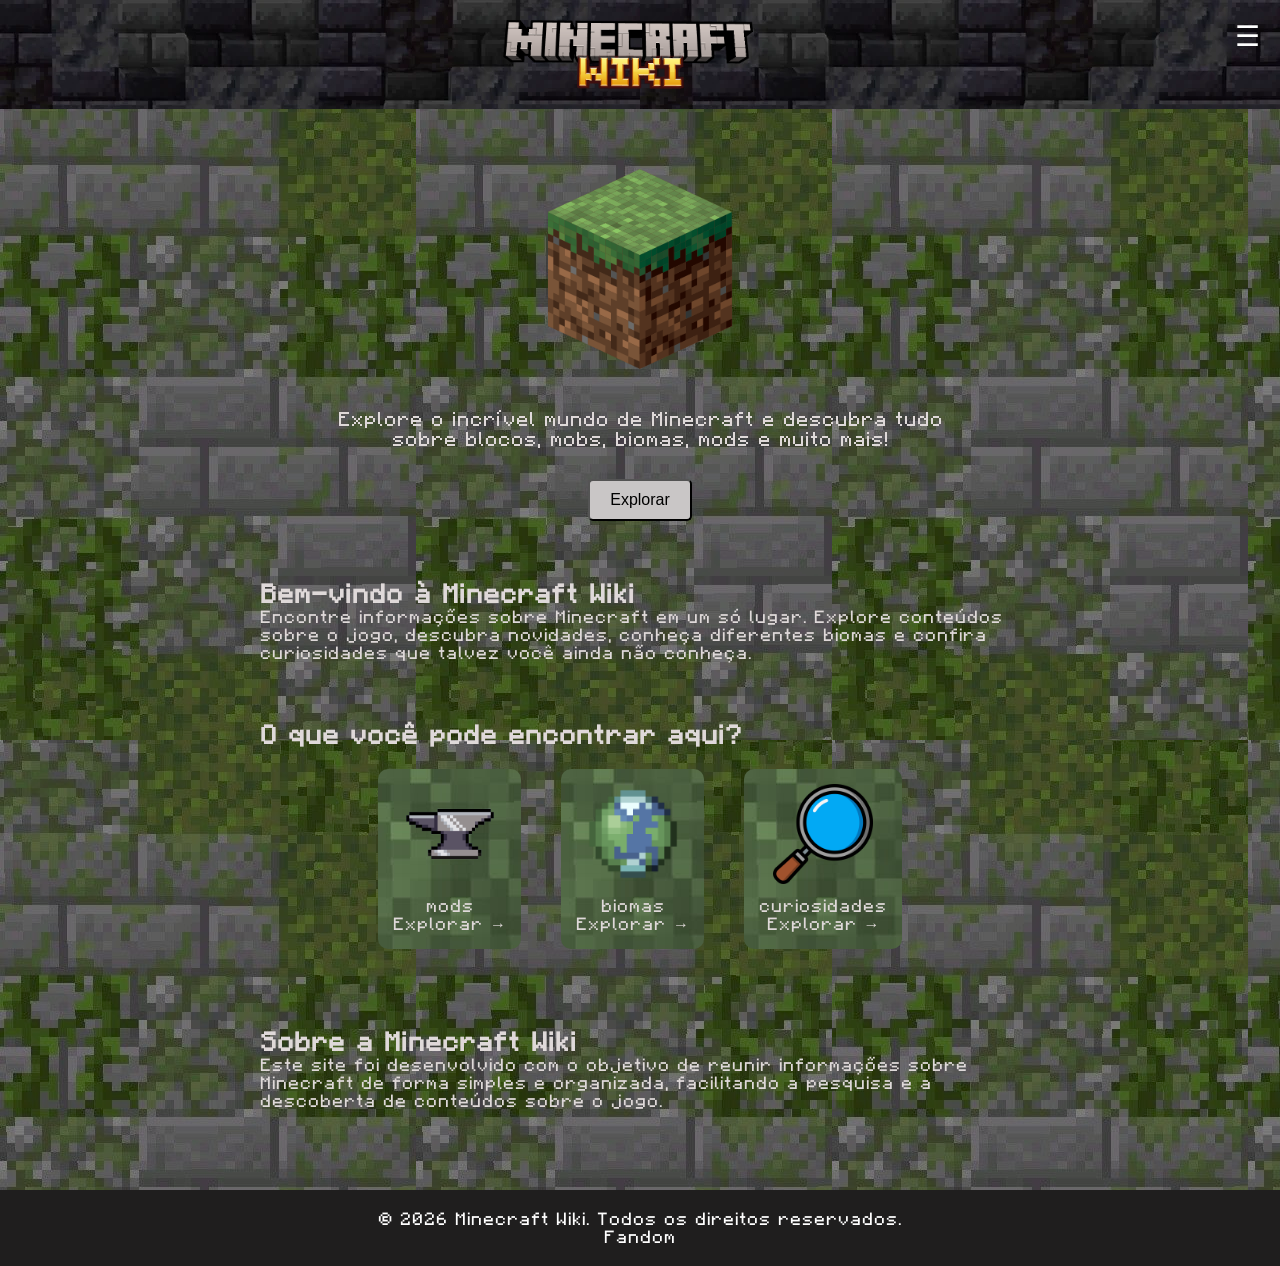
==== commit abbe43b8: "v3.2 Atualização de responsividade  foi adicionado o @media e agora o site se adapta tambem a tablet" ====
--- a/index.html
+++ b/index.html
@@ -28,7 +28,7 @@
         </nav>
     </header>
 
-    <main>
+    <main> 
         <section class="index">
             <section class="index-pt1 partes">
                 <a href="https://www.minecraft.net" target="_blank"><img src="img/index/iconeminecraft.jpg" alt="Icone do Minecraft" id="icone-minecraft"></a>
--- a/style.css
+++ b/style.css
@@ -215,7 +215,7 @@
 }
 
 .bioma img {
-    width: 180px;
+    width: 100%;
     margin-bottom: 10px;
     border-radius: 5px;
     border: 10px solid #695b2b;
@@ -292,12 +292,12 @@
 .botao-menu-abrir {
     color: white;
     cursor: pointer;
+    font-size: 28px;
 }
 
 .botao-menu {
     align-self: flex-start;
     margin: 25px;
-    font-size: 28px;
 }
 
 .sidebar {
@@ -372,4 +372,81 @@
     color: white;
     background-color: rgba(36, 35, 35, 0.205);
     background-blend-mode: darken;
+}
+
+@media(max-width: 960px) and (min-width: 420px) {
+    header,
+     footer, 
+     body,
+     .index-pt1 p,
+     .biomas h4{
+        font-size: 30px;
+    }
+
+    .card img{
+        width: 200px;
+    }
+
+    header img{
+        width: 400px;
+    }
+
+    .botao-menu,
+    .botao-menu-abrir {
+        font-size: 40px;
+    }
+
+    .sidebar{
+        width: 400px;
+    }
+
+    .elementos-menu li a{
+        font-size: 30px;
+    }
+
+    footer,
+    header{
+        padding: 40px;
+    }
+
+    .index-pt1 img {
+        width: 300px;
+    }
+
+    .index-pt1 button{
+        margin: 30px auto;
+        padding: 15px 25px;
+        font-size: 30px;
+    }
+
+    .categoria img{
+        width: 200px;
+        height: 200px;
+    }
+
+    .mod {
+        width: 400px;
+        margin: 20px;
+        padding: 15px;
+    }
+
+    .bioma {
+        max-width: 300px;
+        margin: 20px;
+        padding: 10px;
+    }
+
+    .curiosidade {
+        max-width: 400px;
+        margin: 20px;
+        padding: 10px;
+    }
+
+    .curiosidade img {
+        width: 70px;
+    }
+
+    .suporte img {
+        width: 150px;
+    }
 }
